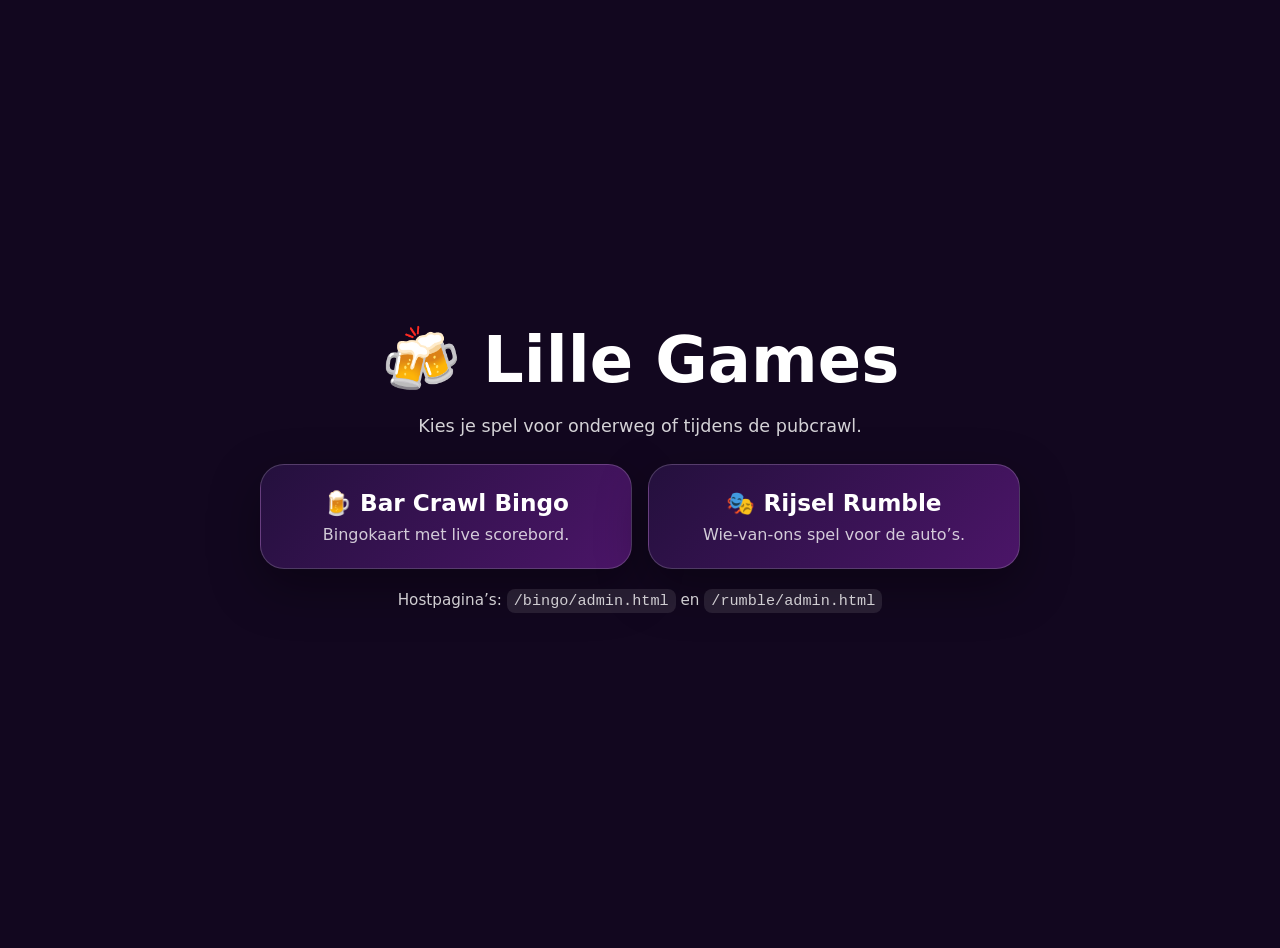
==== index.html @ bd20f21c "Add files via upload" ====
<!doctype html>
<html lang="nl">
<head>
  <meta charset="utf-8" />
  <meta name="viewport" content="width=device-width, initial-scale=1" />
  <title>Lille Games</title>
  <style>
    body{margin:0;min-height:100vh;display:grid;place-items:center;background:#12071f;color:white;font-family:system-ui,-apple-system,Segoe UI,sans-serif;padding:24px} .wrap{max-width:760px;width:100%;text-align:center} h1{font-size:clamp(2rem,8vw,4rem);margin:0 0 8px} p{opacity:.82;font-size:1.1rem}.cards{display:grid;grid-template-columns:repeat(auto-fit,minmax(240px,1fr));gap:16px;margin-top:28px}.card{display:block;text-decoration:none;color:white;background:linear-gradient(135deg,#24103d,#4b1568);border:1px solid rgba(255,255,255,.18);border-radius:24px;padding:24px;box-shadow:0 18px 50px rgba(0,0,0,.35)} .card strong{display:block;font-size:1.45rem;margin-bottom:8px}.card span{opacity:.78}.admin{margin-top:22px;font-size:.95rem;opacity:.8}code{background:rgba(255,255,255,.12);padding:3px 7px;border-radius:8px}
  </style>
</head>
<body>
  <main class="wrap">
    <h1>🍻 Lille Games</h1>
    <p>Kies je spel voor onderweg of tijdens de pubcrawl.</p>
    <div class="cards">
      <a class="card" href="bingo/"><strong>🍺 Bar Crawl Bingo</strong><span>Bingokaart met live scorebord.</span></a>
      <a class="card" href="rumble/"><strong>🎭 Rijsel Rumble</strong><span>Wie-van-ons spel voor de auto’s.</span></a>
    </div>
    <p class="admin">Hostpagina’s: <code>/bingo/admin.html</code> en <code>/rumble/admin.html</code></p>
  </main>
</body>
</html>
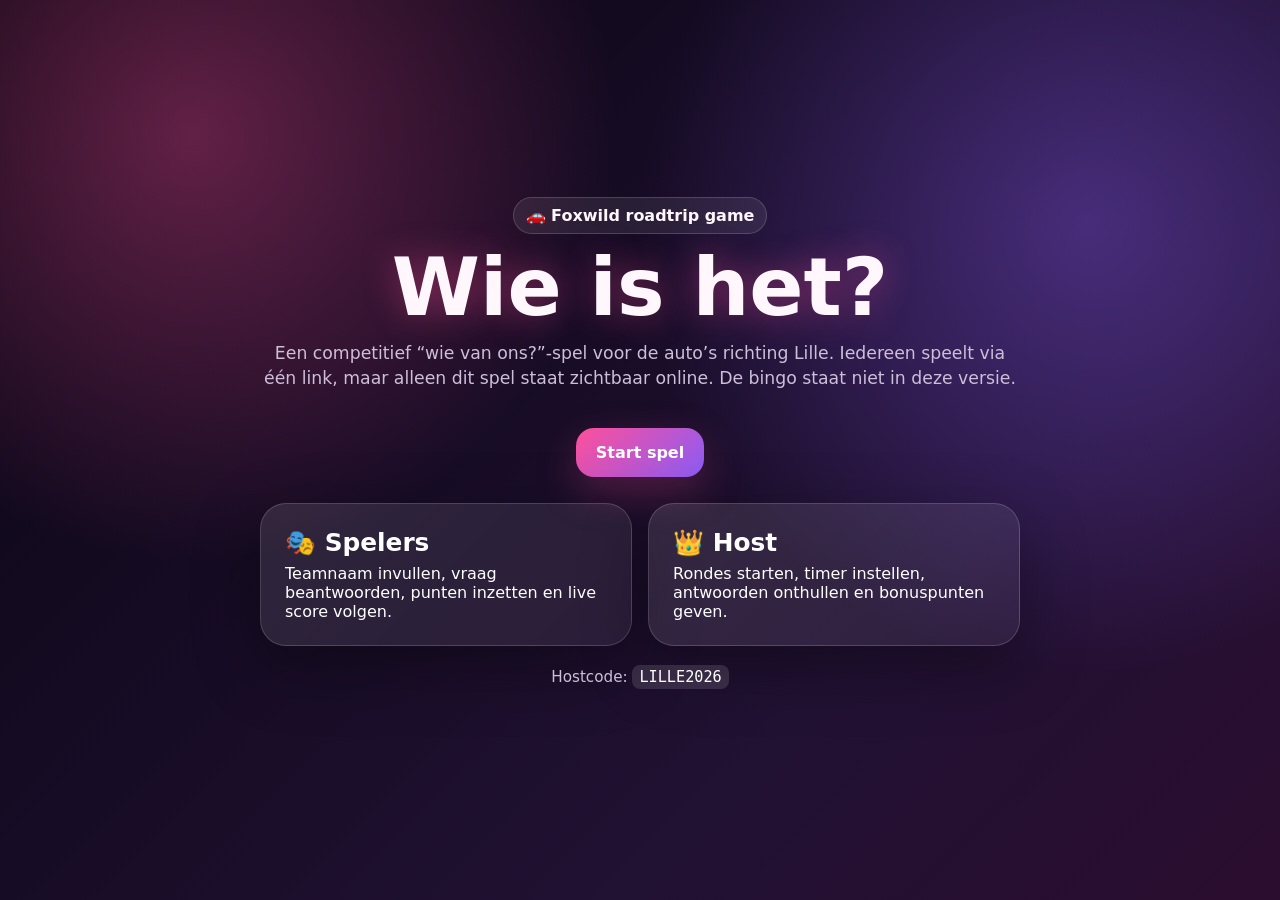
==== commit 70a44c6f: "Add files via upload" ====
--- a/index.html
+++ b/index.html
@@ -3,20 +3,22 @@
 <head>
   <meta charset="utf-8" />
   <meta name="viewport" content="width=device-width, initial-scale=1" />
-  <title>Lille Games</title>
+  <title>Wie is het?</title>
   <style>
-    body{margin:0;min-height:100vh;display:grid;place-items:center;background:#12071f;color:white;font-family:system-ui,-apple-system,Segoe UI,sans-serif;padding:24px} .wrap{max-width:760px;width:100%;text-align:center} h1{font-size:clamp(2rem,8vw,4rem);margin:0 0 8px} p{opacity:.82;font-size:1.1rem}.cards{display:grid;grid-template-columns:repeat(auto-fit,minmax(240px,1fr));gap:16px;margin-top:28px}.card{display:block;text-decoration:none;color:white;background:linear-gradient(135deg,#24103d,#4b1568);border:1px solid rgba(255,255,255,.18);border-radius:24px;padding:24px;box-shadow:0 18px 50px rgba(0,0,0,.35)} .card strong{display:block;font-size:1.45rem;margin-bottom:8px}.card span{opacity:.78}.admin{margin-top:22px;font-size:.95rem;opacity:.8}code{background:rgba(255,255,255,.12);padding:3px 7px;border-radius:8px}
+    :root{--bg:#100718;--card:rgba(255,255,255,.09);--line:rgba(255,255,255,.16);--text:#fff7fb;--muted:#cdbed9;--hot:#ff4f9a;--purple:#8b5cf6;--orange:#ffb347}*{box-sizing:border-box}body{margin:0;min-height:100vh;display:grid;place-items:center;background:radial-gradient(circle at 15% 15%,rgba(255,79,154,.35),transparent 32%),radial-gradient(circle at 85% 25%,rgba(139,92,246,.38),transparent 35%),linear-gradient(135deg,#090512,#211133 70%,#2b0d2f);color:var(--text);font-family:system-ui,-apple-system,Segoe UI,sans-serif;padding:22px}.wrap{max-width:760px;width:100%;text-align:center}.pill{display:inline-flex;padding:8px 12px;border:1px solid var(--line);border-radius:999px;background:rgba(255,255,255,.08);font-weight:900}h1{font-size:clamp(2.5rem,11vw,5rem);line-height:.9;margin:18px 0 10px;text-shadow:0 0 35px rgba(255,79,154,.45)}p{color:var(--muted);font-size:1.08rem;line-height:1.45}.cards{display:grid;grid-template-columns:repeat(auto-fit,minmax(250px,1fr));gap:16px;margin-top:26px}.card{display:block;text-decoration:none;color:white;background:linear-gradient(135deg,rgba(255,255,255,.11),rgba(255,255,255,.06));border:1px solid var(--line);border-radius:26px;padding:24px;text-align:left;box-shadow:0 20px 65px rgba(0,0,0,.35)}.card strong{display:block;font-size:1.55rem;margin-bottom:7px}.button{margin-top:20px;display:inline-block;text-decoration:none;color:white;font-weight:900;border-radius:18px;padding:15px 20px;background:linear-gradient(135deg,var(--hot),var(--purple));box-shadow:0 15px 40px rgba(255,79,154,.25)}code{background:rgba(255,255,255,.12);border-radius:8px;padding:3px 7px;color:white}.note{font-size:.95rem;margin-top:20px}
   </style>
 </head>
 <body>
   <main class="wrap">
-    <h1>🍻 Lille Games</h1>
-    <p>Kies je spel voor onderweg of tijdens de pubcrawl.</p>
+    <div class="pill">🚗 Foxwild roadtrip game</div>
+    <h1>Wie is het?</h1>
+    <p>Een competitief “wie van ons?”-spel voor de auto’s richting Lille. Iedereen speelt via één link, maar alleen dit spel staat zichtbaar online. De bingo staat niet in deze versie.</p>
+    <a class="button" href="wie-is-het/">Start spel</a>
     <div class="cards">
-      <a class="card" href="bingo/"><strong>🍺 Bar Crawl Bingo</strong><span>Bingokaart met live scorebord.</span></a>
-      <a class="card" href="rumble/"><strong>🎭 Rijsel Rumble</strong><span>Wie-van-ons spel voor de auto’s.</span></a>
+      <a class="card" href="wie-is-het/"><strong>🎭 Spelers</strong><span>Teamnaam invullen, vraag beantwoorden, punten inzetten en live score volgen.</span></a>
+      <a class="card" href="wie-is-het/admin.html"><strong>👑 Host</strong><span>Rondes starten, timer instellen, antwoorden onthullen en bonuspunten geven.</span></a>
     </div>
-    <p class="admin">Hostpagina’s: <code>/bingo/admin.html</code> en <code>/rumble/admin.html</code></p>
+    <p class="note">Hostcode: <code>LILLE2026</code></p>
   </main>
 </body>
 </html>
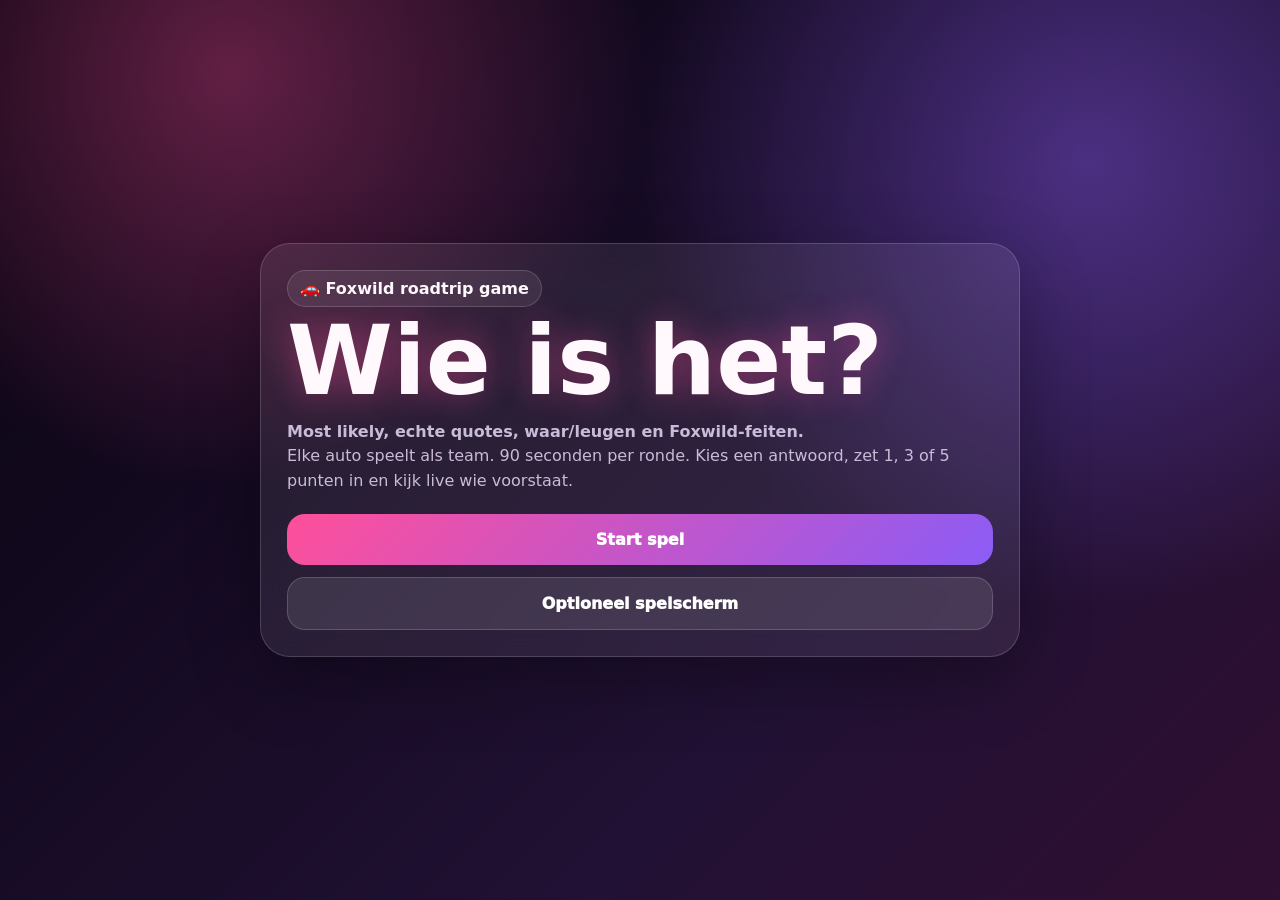
==== commit 26a7b167: "Add files via upload" ====
--- a/index.html
+++ b/index.html
@@ -1,24 +1,5 @@
 <!doctype html>
 <html lang="nl">
-<head>
-  <meta charset="utf-8" />
-  <meta name="viewport" content="width=device-width, initial-scale=1" />
-  <title>Wie is het?</title>
-  <style>
-    :root{--bg:#100718;--card:rgba(255,255,255,.09);--line:rgba(255,255,255,.16);--text:#fff7fb;--muted:#cdbed9;--hot:#ff4f9a;--purple:#8b5cf6;--orange:#ffb347}*{box-sizing:border-box}body{margin:0;min-height:100vh;display:grid;place-items:center;background:radial-gradient(circle at 15% 15%,rgba(255,79,154,.35),transparent 32%),radial-gradient(circle at 85% 25%,rgba(139,92,246,.38),transparent 35%),linear-gradient(135deg,#090512,#211133 70%,#2b0d2f);color:var(--text);font-family:system-ui,-apple-system,Segoe UI,sans-serif;padding:22px}.wrap{max-width:760px;width:100%;text-align:center}.pill{display:inline-flex;padding:8px 12px;border:1px solid var(--line);border-radius:999px;background:rgba(255,255,255,.08);font-weight:900}h1{font-size:clamp(2.5rem,11vw,5rem);line-height:.9;margin:18px 0 10px;text-shadow:0 0 35px rgba(255,79,154,.45)}p{color:var(--muted);font-size:1.08rem;line-height:1.45}.cards{display:grid;grid-template-columns:repeat(auto-fit,minmax(250px,1fr));gap:16px;margin-top:26px}.card{display:block;text-decoration:none;color:white;background:linear-gradient(135deg,rgba(255,255,255,.11),rgba(255,255,255,.06));border:1px solid var(--line);border-radius:26px;padding:24px;text-align:left;box-shadow:0 20px 65px rgba(0,0,0,.35)}.card strong{display:block;font-size:1.55rem;margin-bottom:7px}.button{margin-top:20px;display:inline-block;text-decoration:none;color:white;font-weight:900;border-radius:18px;padding:15px 20px;background:linear-gradient(135deg,var(--hot),var(--purple));box-shadow:0 15px 40px rgba(255,79,154,.25)}code{background:rgba(255,255,255,.12);border-radius:8px;padding:3px 7px;color:white}.note{font-size:.95rem;margin-top:20px}
-  </style>
-</head>
-<body>
-  <main class="wrap">
-    <div class="pill">🚗 Foxwild roadtrip game</div>
-    <h1>Wie is het?</h1>
-    <p>Een competitief “wie van ons?”-spel voor de auto’s richting Lille. Iedereen speelt via één link, maar alleen dit spel staat zichtbaar online. De bingo staat niet in deze versie.</p>
-    <a class="button" href="wie-is-het/">Start spel</a>
-    <div class="cards">
-      <a class="card" href="wie-is-het/"><strong>🎭 Spelers</strong><span>Teamnaam invullen, vraag beantwoorden, punten inzetten en live score volgen.</span></a>
-      <a class="card" href="wie-is-het/admin.html"><strong>👑 Host</strong><span>Rondes starten, timer instellen, antwoorden onthullen en bonuspunten geven.</span></a>
-    </div>
-    <p class="note">Hostcode: <code>LILLE2026</code></p>
-  </main>
-</body>
-</html>
+<head><meta charset="utf-8"><meta name="viewport" content="width=device-width, initial-scale=1"><title>Foxwild · Wie is het?</title><style>
+:root{--bg:#100718;--text:#fff8fc;--muted:#cabbd8;--line:rgba(255,255,255,.16);--hot:#ff4f9a;--purple:#8b5cf6;--orange:#ffb347}*{box-sizing:border-box}body{margin:0;min-height:100vh;font-family:Inter,system-ui,-apple-system,Segoe UI,sans-serif;background:radial-gradient(circle at 18% 8%,rgba(255,79,154,.35),transparent 31%),radial-gradient(circle at 85% 18%,rgba(139,92,246,.42),transparent 34%),linear-gradient(135deg,#08030f,#211134 68%,#300f31);color:var(--text);display:grid;place-items:center;padding:22px}.card{width:min(760px,100%);border:1px solid var(--line);border-radius:30px;padding:26px;background:rgba(255,255,255,.08);box-shadow:0 22px 70px rgba(0,0,0,.3);backdrop-filter:blur(14px)}h1{font-size:clamp(3rem,12vw,6rem);line-height:.88;margin:12px 0;text-shadow:0 0 34px rgba(255,79,154,.45)}p{color:var(--muted);line-height:1.55}.pill{display:inline-flex;padding:8px 12px;border:1px solid var(--line);border-radius:999px;background:rgba(255,255,255,.08);font-weight:900}.btns{display:grid;gap:12px;margin-top:20px}a{display:block;text-align:center;text-decoration:none;color:white;font-weight:950;border-radius:18px;padding:16px;background:linear-gradient(135deg,var(--hot),var(--purple))}.ghost{background:rgba(255,255,255,.1);border:1px solid var(--line)}
+</style></head><body><main class="card"><div class="pill">🚗 Foxwild roadtrip game</div><h1>Wie is het?</h1><p><b>Most likely, echte quotes, waar/leugen en Foxwild-feiten.</b><br>Elke auto speelt als team. 90 seconden per ronde. Kies een antwoord, zet 1, 3 of 5 punten in en kijk live wie voorstaat.</p><div class="btns"><a href="wie-is-het/">Start spel</a><a class="ghost" href="wie-is-het/admin.html">Optioneel spelscherm</a></div></main></body></html>
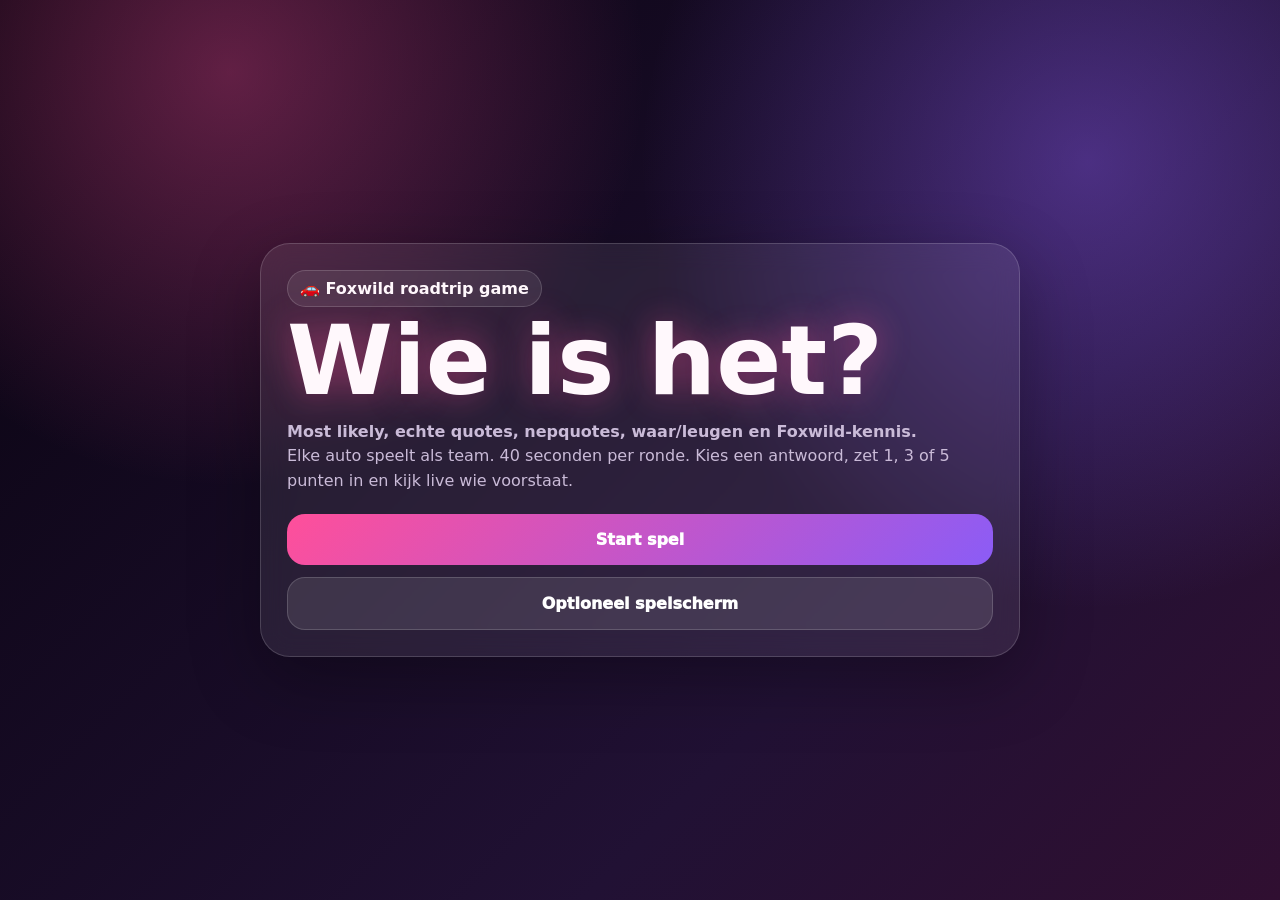
==== commit 882f2aa5: "Add files via upload" ====
--- a/index.html
+++ b/index.html
@@ -2,4 +2,4 @@
 <html lang="nl">
 <head><meta charset="utf-8"><meta name="viewport" content="width=device-width, initial-scale=1"><title>Foxwild · Wie is het?</title><style>
 :root{--bg:#100718;--text:#fff8fc;--muted:#cabbd8;--line:rgba(255,255,255,.16);--hot:#ff4f9a;--purple:#8b5cf6;--orange:#ffb347}*{box-sizing:border-box}body{margin:0;min-height:100vh;font-family:Inter,system-ui,-apple-system,Segoe UI,sans-serif;background:radial-gradient(circle at 18% 8%,rgba(255,79,154,.35),transparent 31%),radial-gradient(circle at 85% 18%,rgba(139,92,246,.42),transparent 34%),linear-gradient(135deg,#08030f,#211134 68%,#300f31);color:var(--text);display:grid;place-items:center;padding:22px}.card{width:min(760px,100%);border:1px solid var(--line);border-radius:30px;padding:26px;background:rgba(255,255,255,.08);box-shadow:0 22px 70px rgba(0,0,0,.3);backdrop-filter:blur(14px)}h1{font-size:clamp(3rem,12vw,6rem);line-height:.88;margin:12px 0;text-shadow:0 0 34px rgba(255,79,154,.45)}p{color:var(--muted);line-height:1.55}.pill{display:inline-flex;padding:8px 12px;border:1px solid var(--line);border-radius:999px;background:rgba(255,255,255,.08);font-weight:900}.btns{display:grid;gap:12px;margin-top:20px}a{display:block;text-align:center;text-decoration:none;color:white;font-weight:950;border-radius:18px;padding:16px;background:linear-gradient(135deg,var(--hot),var(--purple))}.ghost{background:rgba(255,255,255,.1);border:1px solid var(--line)}
-</style></head><body><main class="card"><div class="pill">🚗 Foxwild roadtrip game</div><h1>Wie is het?</h1><p><b>Most likely, echte quotes, waar/leugen en Foxwild-feiten.</b><br>Elke auto speelt als team. 90 seconden per ronde. Kies een antwoord, zet 1, 3 of 5 punten in en kijk live wie voorstaat.</p><div class="btns"><a href="wie-is-het/">Start spel</a><a class="ghost" href="wie-is-het/admin.html">Optioneel spelscherm</a></div></main></body></html>+</style></head><body><main class="card"><div class="pill">🚗 Foxwild roadtrip game</div><h1>Wie is het?</h1><p><b>Most likely, echte quotes, nepquotes, waar/leugen en Foxwild-kennis.</b><br>Elke auto speelt als team. 40 seconden per ronde. Kies een antwoord, zet 1, 3 of 5 punten in en kijk live wie voorstaat.</p><div class="btns"><a href="wie-is-het/">Start spel</a><a class="ghost" href="wie-is-het/admin.html">Optioneel spelscherm</a></div></main></body></html>
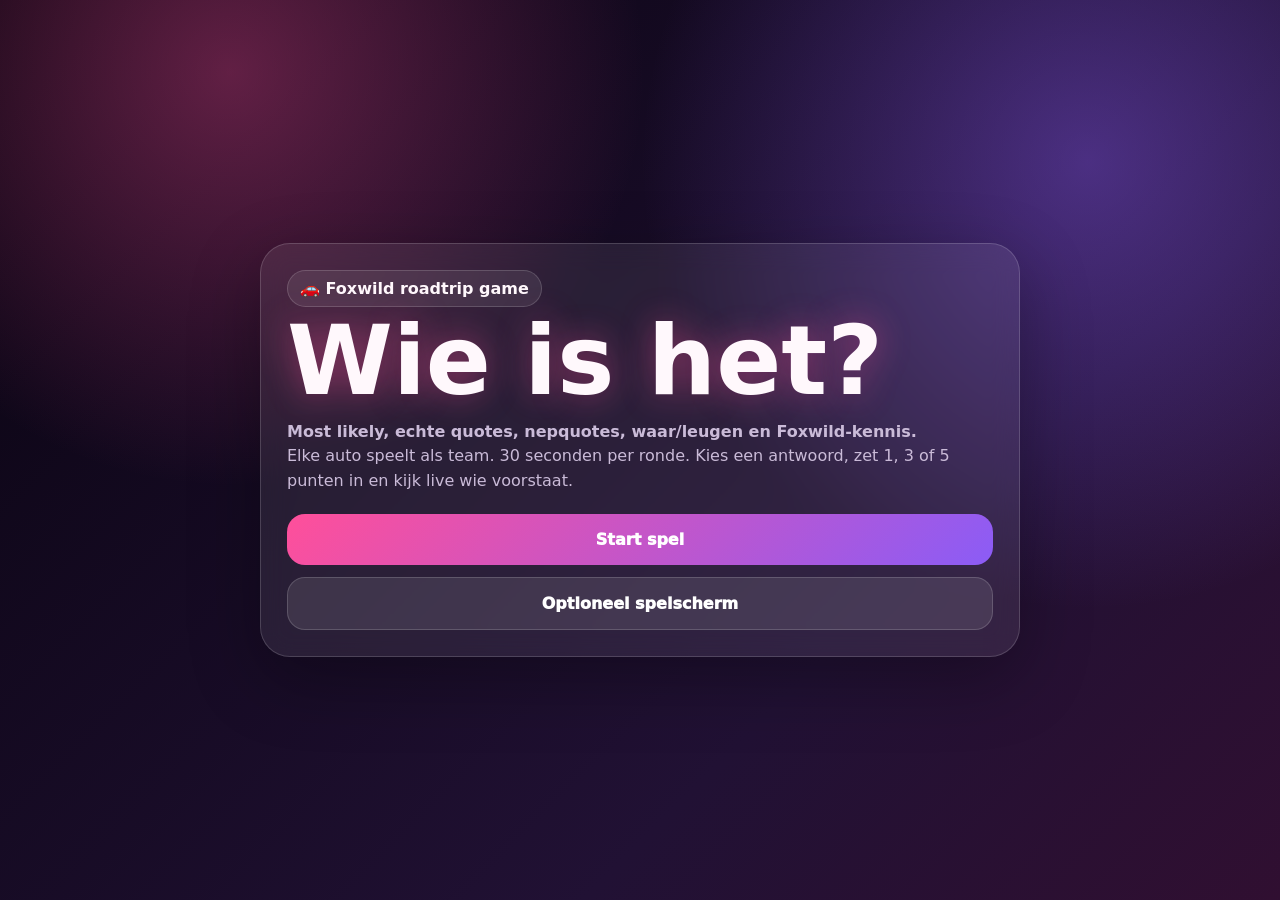
==== commit 75978547: "Add files via upload" ====
--- a/index.html
+++ b/index.html
@@ -2,4 +2,4 @@
 <html lang="nl">
 <head><meta charset="utf-8"><meta name="viewport" content="width=device-width, initial-scale=1"><title>Foxwild · Wie is het?</title><style>
 :root{--bg:#100718;--text:#fff8fc;--muted:#cabbd8;--line:rgba(255,255,255,.16);--hot:#ff4f9a;--purple:#8b5cf6;--orange:#ffb347}*{box-sizing:border-box}body{margin:0;min-height:100vh;font-family:Inter,system-ui,-apple-system,Segoe UI,sans-serif;background:radial-gradient(circle at 18% 8%,rgba(255,79,154,.35),transparent 31%),radial-gradient(circle at 85% 18%,rgba(139,92,246,.42),transparent 34%),linear-gradient(135deg,#08030f,#211134 68%,#300f31);color:var(--text);display:grid;place-items:center;padding:22px}.card{width:min(760px,100%);border:1px solid var(--line);border-radius:30px;padding:26px;background:rgba(255,255,255,.08);box-shadow:0 22px 70px rgba(0,0,0,.3);backdrop-filter:blur(14px)}h1{font-size:clamp(3rem,12vw,6rem);line-height:.88;margin:12px 0;text-shadow:0 0 34px rgba(255,79,154,.45)}p{color:var(--muted);line-height:1.55}.pill{display:inline-flex;padding:8px 12px;border:1px solid var(--line);border-radius:999px;background:rgba(255,255,255,.08);font-weight:900}.btns{display:grid;gap:12px;margin-top:20px}a{display:block;text-align:center;text-decoration:none;color:white;font-weight:950;border-radius:18px;padding:16px;background:linear-gradient(135deg,var(--hot),var(--purple))}.ghost{background:rgba(255,255,255,.1);border:1px solid var(--line)}
-</style></head><body><main class="card"><div class="pill">🚗 Foxwild roadtrip game</div><h1>Wie is het?</h1><p><b>Most likely, echte quotes, nepquotes, waar/leugen en Foxwild-kennis.</b><br>Elke auto speelt als team. 40 seconden per ronde. Kies een antwoord, zet 1, 3 of 5 punten in en kijk live wie voorstaat.</p><div class="btns"><a href="wie-is-het/">Start spel</a><a class="ghost" href="wie-is-het/admin.html">Optioneel spelscherm</a></div></main></body></html>+</style></head><body><main class="card"><div class="pill">🚗 Foxwild roadtrip game</div><h1>Wie is het?</h1><p><b>Most likely, echte quotes, nepquotes, waar/leugen en Foxwild-kennis.</b><br>Elke auto speelt als team. 30 seconden per ronde. Kies een antwoord, zet 1, 3 of 5 punten in en kijk live wie voorstaat.</p><div class="btns"><a href="wie-is-het/">Start spel</a><a class="ghost" href="wie-is-het/admin.html">Optioneel spelscherm</a></div></main></body></html>
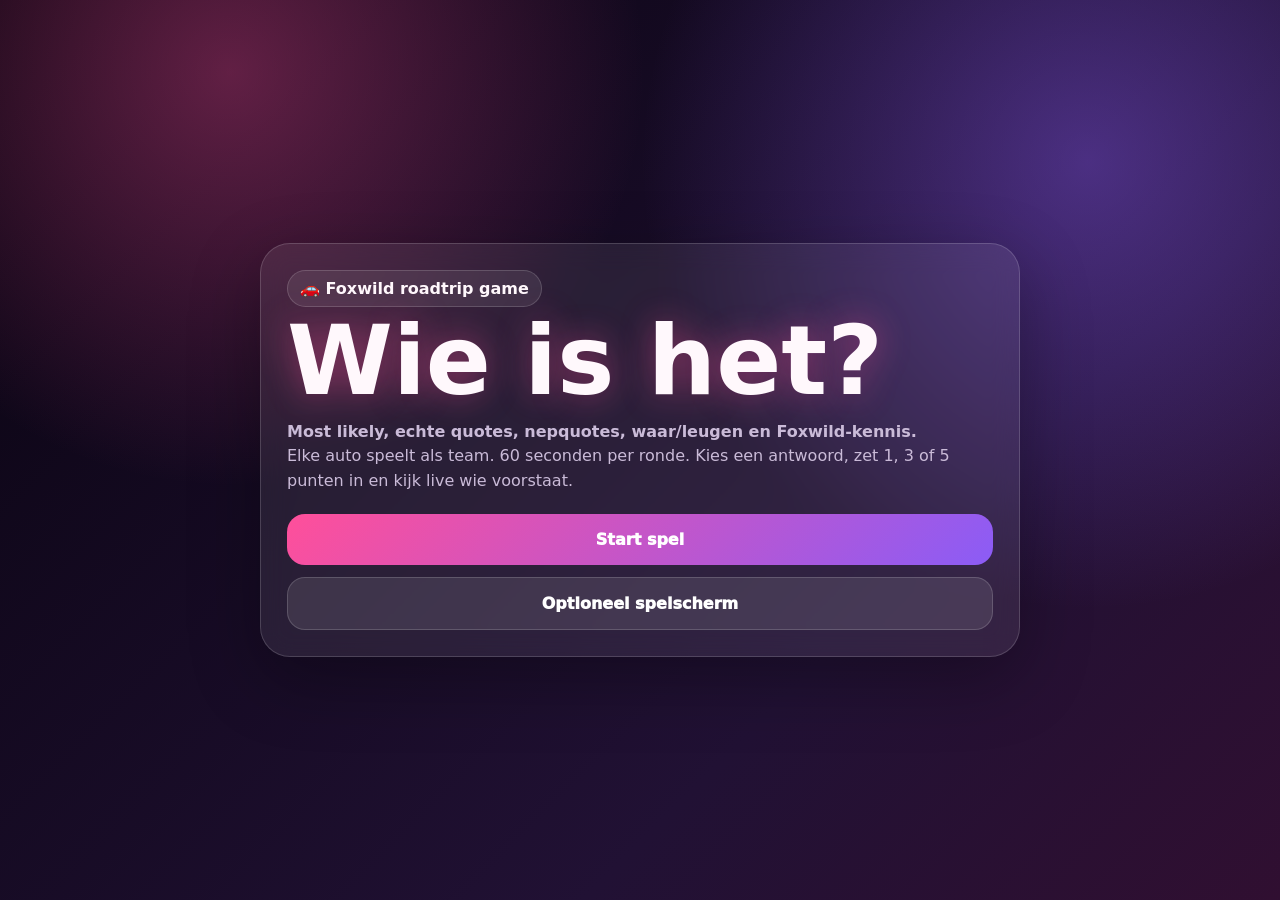
==== commit 6683b388: "Add files via upload" ====
--- a/index.html
+++ b/index.html
@@ -2,4 +2,4 @@
 <html lang="nl">
 <head><meta charset="utf-8"><meta name="viewport" content="width=device-width, initial-scale=1"><title>Foxwild · Wie is het?</title><style>
 :root{--bg:#100718;--text:#fff8fc;--muted:#cabbd8;--line:rgba(255,255,255,.16);--hot:#ff4f9a;--purple:#8b5cf6;--orange:#ffb347}*{box-sizing:border-box}body{margin:0;min-height:100vh;font-family:Inter,system-ui,-apple-system,Segoe UI,sans-serif;background:radial-gradient(circle at 18% 8%,rgba(255,79,154,.35),transparent 31%),radial-gradient(circle at 85% 18%,rgba(139,92,246,.42),transparent 34%),linear-gradient(135deg,#08030f,#211134 68%,#300f31);color:var(--text);display:grid;place-items:center;padding:22px}.card{width:min(760px,100%);border:1px solid var(--line);border-radius:30px;padding:26px;background:rgba(255,255,255,.08);box-shadow:0 22px 70px rgba(0,0,0,.3);backdrop-filter:blur(14px)}h1{font-size:clamp(3rem,12vw,6rem);line-height:.88;margin:12px 0;text-shadow:0 0 34px rgba(255,79,154,.45)}p{color:var(--muted);line-height:1.55}.pill{display:inline-flex;padding:8px 12px;border:1px solid var(--line);border-radius:999px;background:rgba(255,255,255,.08);font-weight:900}.btns{display:grid;gap:12px;margin-top:20px}a{display:block;text-align:center;text-decoration:none;color:white;font-weight:950;border-radius:18px;padding:16px;background:linear-gradient(135deg,var(--hot),var(--purple))}.ghost{background:rgba(255,255,255,.1);border:1px solid var(--line)}
-</style></head><body><main class="card"><div class="pill">🚗 Foxwild roadtrip game</div><h1>Wie is het?</h1><p><b>Most likely, echte quotes, nepquotes, waar/leugen en Foxwild-kennis.</b><br>Elke auto speelt als team. 30 seconden per ronde. Kies een antwoord, zet 1, 3 of 5 punten in en kijk live wie voorstaat.</p><div class="btns"><a href="wie-is-het/">Start spel</a><a class="ghost" href="wie-is-het/admin.html">Optioneel spelscherm</a></div></main></body></html>+</style></head><body><main class="card"><div class="pill">🚗 Foxwild roadtrip game</div><h1>Wie is het?</h1><p><b>Most likely, echte quotes, nepquotes, waar/leugen en Foxwild-kennis.</b><br>Elke auto speelt als team. 60 seconden per ronde. Kies een antwoord, zet 1, 3 of 5 punten in en kijk live wie voorstaat.</p><div class="btns"><a href="wie-is-het/">Start spel</a><a class="ghost" href="wie-is-het/admin.html">Optioneel spelscherm</a></div></main></body></html>
